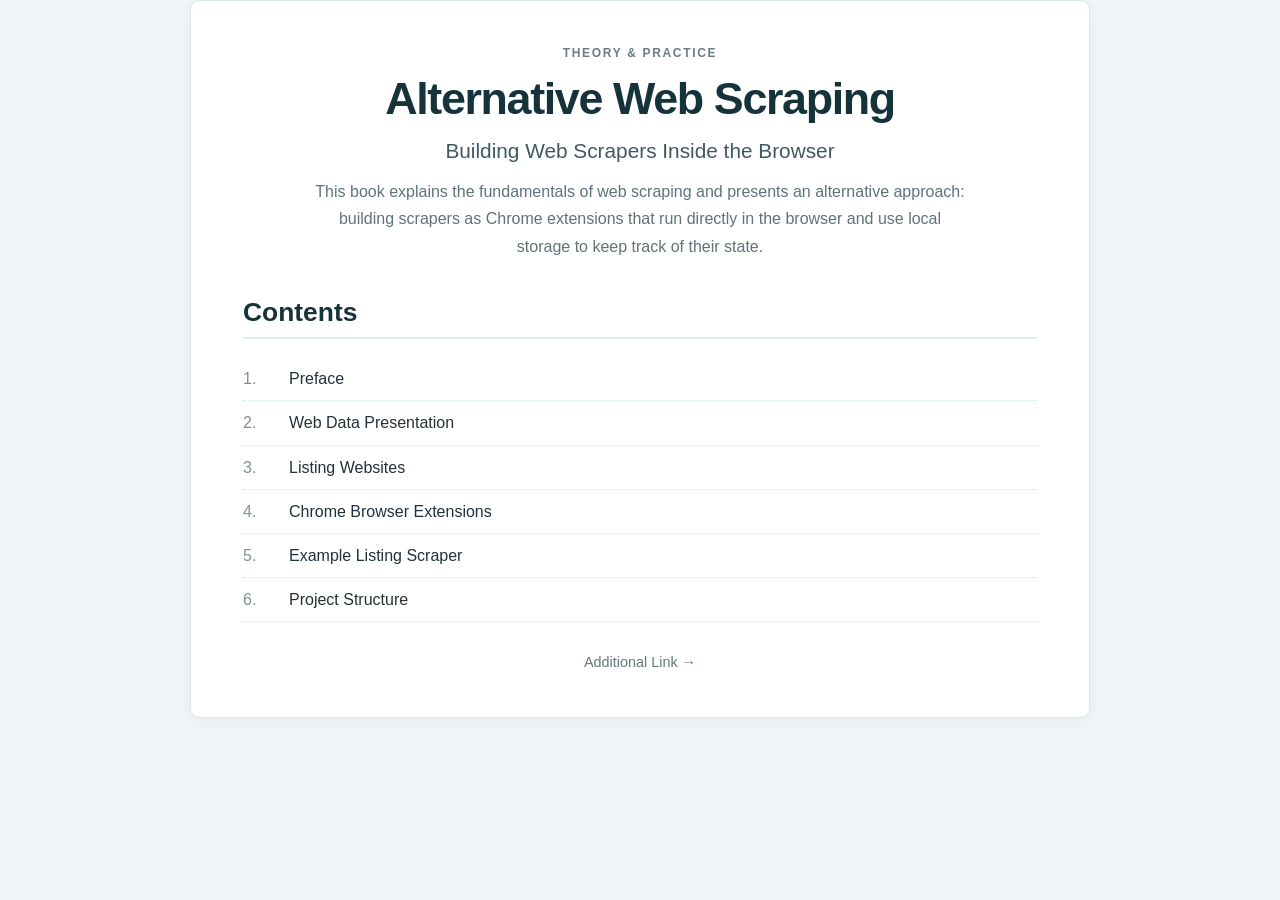
==== index.html @ 8f75f22c "initial commit" ====
<!DOCTYPE html>
<html lang="en">
<head>
    <meta charset="UTF-8">
    <meta name="viewport" content="width=device-width, initial-scale=1.0">
    <title>Book Title</title>
    <meta name="description" content="Book description goes here.">
    <link rel="stylesheet" href="style/style.css">
</head>
<body>
    <main class="book book-index">
        <header class="book-header">
            <div class="book-kicker">THEORY & PRACTICE</div>
            <h1>Alternative Web Scraping</h1>
            <p class="subtitle">Building Web Scrapers Inside the Browser</p>
            <p class="description">
                This book explains the fundamentals of web scraping and presents an alternative approach:
                building scrapers as Chrome extensions that run directly in the browser and use local storage
                to keep track of their state.
            </p>
        </header>
        <section class="contents">
            <h2>Contents</h2>
            <ol>
                <li><a href="book/preface.html"><span>1.</span>Preface</a></li>
                <li><a href="book/data.html"><span>2.</span>Web Data Presentation</a></li>
                <li><a href="book/listings.html"><span>3.</span>Listing Websites</a></li>
                <li><a href="book/extensions.html"><span>4.</span>Chrome Browser Extensions</a></li>
                <li><a href="book/example.html"><span>5.</span>Example Listing Scraper</a></li>
                <li><a href="book/project.html"><span>6.</span>Project Structure</a></li>
            </ol>
        </section>
        <div class="book-navigation book-navigation-center">
            <a href="#">Additional Link →</a>
        </div>
    </main>
</body>
</html>
---- style/style.css ----
* {
    box-sizing: border-box;
}

html {
    font-size: 16px;
    scroll-behavior: smooth;
}

body {
    margin: 0;
    background: #f3f6f8;
    color: #24313a;
    font-family: -apple-system, BlinkMacSystemFont, "Segoe UI", Roboto, Helvetica, Arial, sans-serif;
    line-height: 1.7;
}

a {
    color: #167a8a;
    text-decoration: none;
}

a:hover {
    color: #0d5d69;
    text-decoration: underline;
}

.book {
    width: min(900px, calc(100% - 32px));
    margin: 0 auto;
    padding: 36px 0 48px;
}

article,
.book-index {
    background: #ffffff;
    border: 1px solid #dce5e9;
    border-radius: 10px;
    padding: 42px 52px;
    box-shadow: 0 5px 20px rgba(36, 49, 58, 0.05);
}

.book-header {
    margin-bottom: 36px;
    text-align: center;
}

.book-header h1 {
    margin: 0 0 8px;
    color: #16323a;
    font-size: clamp(2rem, 5vw, 2.8rem);
    line-height: 1.15;
    letter-spacing: -0.03em;
}

.book-header p {
    margin: 0;
    color: #60727a;
    font-size: 1.05rem;
}

.book-kicker {
    margin-bottom: 10px;
    color: #6b7d84;
    font-size: 0.75rem;
    font-weight: 600;
    letter-spacing: 0.14em;
    text-transform: uppercase;
}

.book-header .subtitle {
    margin: 8px 0 0;
    color: #3e5962;
    font-size: 1.3rem;
    font-weight: 400;
}

.book-header .description {
    max-width: 650px;
    margin: 10px auto 0;
    color: #60727a;
    font-size: 1rem;
    text-align: center;
}

h1,
h2,
h3,
h4 {
    color: #16323a;
    line-height: 1.25;
}

h2 {
    margin: 2.2em 0 0.7em;
    padding-bottom: 8px;
    border-bottom: 2px solid #dcebed;
    font-size: 1.65rem;
}

h3 {
    margin: 1.8em 0 0.6em;
    font-size: 1.25rem;
}

p {
    margin: 0 0 1.1em;
}

article p {
    font-size: 1rem;
}

article .lead {
    color: #405760;
    font-size: 1.1rem;
}

ul,
ol {
    padding-left: 1.5em;
}

li {
    margin-bottom: 0.45em;
}

strong {
    color: #193c45;
}

code {
    padding: 0.15em 0.35em;
    border-radius: 4px;
    background: #edf2f4;
    color: #b04444;
    font-family: "SFMono-Regular", Consolas, "Liberation Mono", monospace;
    font-size: 0.9em;
}

pre {
    margin: 1.5em 0;
    padding: 18px 20px;
    overflow-x: auto;
    border: 1px solid #d9e3e7;
    border-radius: 7px;
    background: #f7f9fa;
    color: #26343b;
    font-family: "SFMono-Regular", Consolas, "Liberation Mono", monospace;
    font-size: 0.88rem;
    line-height: 1.55;
    tab-size: 4;
}

pre code {
    padding: 0;
    background: transparent;
    color: inherit;
    font-size: inherit;
}

blockquote {
    margin: 1.5em 0;
    padding: 12px 18px;
    border-left: 4px solid #2b9aaa;
    background: #f0f7f8;
    color: #52656d;
}

.note {
    margin: 1.8em 0;
    padding: 18px 20px;
    border-left: 4px solid #2b9aaa;
    border-radius: 0 6px 6px 0;
    background: #f0f7f8;
    color: #52656d;
}

.note-title {
    margin-bottom: 6px;
    color: #23434b;
    font-size: 1rem;
    font-weight: 600;
}

.note p {
    margin: 0;
}

table {
    width: 100%;
    margin: 1.5em 0;
    border-collapse: collapse;
    font-size: 0.95rem;
}

th,
td {
    padding: 10px 12px;
    border: 1px solid #dce5e9;
    text-align: left;
}

th {
    background: #edf4f5;
    color: #23434b;
}

img {
    display: block;
    max-width: 100%;
    height: auto;
    margin: 1.5em auto;
    border-radius: 6px;
}

.page-top {
    margin-bottom: 24px;
    font-size: 0.9rem;
}

.page-top a {
    display: inline-block;
    padding: 5px 0;
}

.chapter {
    padding-top: 10px;
}

.chapter-label {
    margin: 0 0 10px;
    color: #668089;
    font-size: 0.75rem;
    font-weight: 600;
    letter-spacing: 0.1em;
    text-transform: uppercase;
}

.chapter h2 {
    margin-top: 0;
    margin-bottom: 30px;
}

.chapter-nav {
    display: flex;
    justify-content: space-between;
    align-items: center;
    margin: 0 0 32px;
    padding-bottom: 16px;
    border-bottom: 1px solid #dce5e9;
}

.chapter-nav a {
    color: #607b84;
    font-size: 0.8rem;
    font-weight: 600;
    letter-spacing: 0.06em;
    text-transform: uppercase;
    text-decoration: none;
}

.chapter-nav a:hover {
    color: #176f7d;
    text-decoration: none;
}

.chapter-nav-bottom {
    display: flex;
    justify-content: space-between;
    align-items: center;
    gap: 16px;
    margin-top: 42px;
    padding-top: 22px;
    border-top: 1px solid #dce5e9;
}

.chapter-nav-bottom a {
    display: block;
    color: #176f7d;
    font-size: 0.95rem;
    text-decoration: none;
}

.chapter-nav-bottom a:hover {
    color: #0d5d69;
    text-decoration: none;
}

.chapter-nav-bottom .next {
    margin-left: auto;
    text-align: right;
}

.book-navigation {
    display: flex;
    margin-top: 28px;
}

.book-navigation-center {
    justify-content: center;
}

.book-navigation a {
    color: #607b84;
    font-size: 0.9rem;
    text-decoration: none;
}

.book-navigation a:hover {
    color: #176f7d;
    text-decoration: none;
}

.book-index .contents {
    margin-top: 30px;
}

.book-index .contents h2 {
    margin-top: 0;
}

.book-index .contents ol {
    margin: 0;
    padding: 0;
    list-style: none;
}

.book-index .contents li {
    margin: 0;
}

.book-index .contents a {
    display: flex;
    gap: 14px;
    padding: 8px 0;
    border-bottom: 1px dotted #d6e1e5;
    color: #24313a;
    text-decoration: none;
}

.book-index .contents a:hover {
    color: #167a8a;
    text-decoration: none;
}

.book-index .contents a span {
    width: 32px;
    flex-shrink: 0;
    color: #819097;
}

.chapter-end {
    margin-top: 26px;
    color: #819097;
    font-size: 0.8rem;
    text-align: center;
}

hr {
    margin: 28px 0 0;
    border: 0;
    border-top: 1px solid #dce5e9;
}

@media (max-width: 700px) {
    .book {
        width: 100%;
        padding: 0;
    }

    article,
    .book-index {
        min-height: 100vh;
        border: 0;
        border-radius: 0;
        padding: 28px 20px 36px;
        box-shadow: none;
    }

    body {
        font-size: 15px;
    }

    .book-header {
        margin-bottom: 28px;
    }

    .book-header .subtitle {
        font-size: 1.2rem;
    }

    .book-header .description {
        font-size: 0.95rem;
    }

    h2 {
        font-size: 1.45rem;
    }

    h3 {
        font-size: 1.15rem;
    }

    article p {
        font-size: 0.98rem;
    }

    article .lead {
        font-size: 1.05rem;
    }

    pre {
        margin-left: -4px;
        margin-right: -4px;
        padding: 14px;
        border-radius: 5px;
        font-size: 0.8rem;
    }

    .chapter-nav {
        margin-bottom: 26px;
    }

    .chapter-nav-bottom {
        margin-top: 36px;
    }

    .chapter-nav-bottom a {
        font-size: 0.88rem;
    }

    .book-navigation {
        margin-top: 24px;
    }

    .note {
        padding: 15px 16px;
    }

    table {
        display: block;
        overflow-x: auto;
        white-space: nowrap;
    }
}

@media (max-width: 420px) {
    .chapter-nav-bottom {
        align-items: flex-start;
    }

    .chapter-nav-bottom .next {
        text-align: right;
    }
}
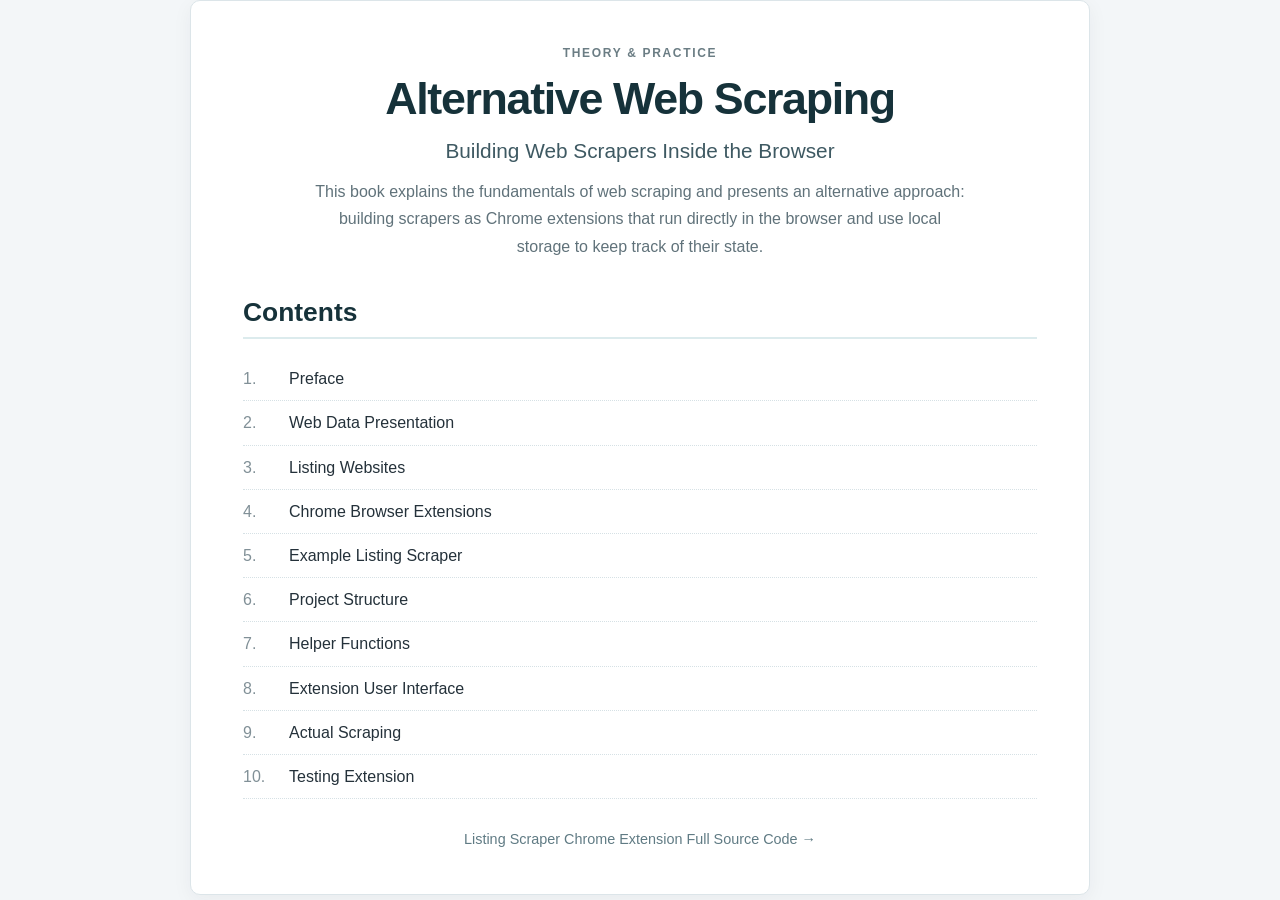
==== commit 273f629e: "added source code for listing scraper" ====
--- a/index.html
+++ b/index.html
@@ -3,7 +3,7 @@
 <head>
     <meta charset="UTF-8">
     <meta name="viewport" content="width=device-width, initial-scale=1.0">
-    <title>Book Title</title>
+    <title>Alternative Web Scraping - AWS</title>
     <meta name="description" content="Book description goes here.">
     <link rel="stylesheet" href="style/style.css">
 </head>
@@ -28,10 +28,14 @@
                 <li><a href="book/extensions.html"><span>4.</span>Chrome Browser Extensions</a></li>
                 <li><a href="book/example.html"><span>5.</span>Example Listing Scraper</a></li>
                 <li><a href="book/project.html"><span>6.</span>Project Structure</a></li>
+                <li><a href="book/helpers.html"><span>7.</span>Helper Functions</a></li>
+                <li><a href="book/ui.html"><span>8.</span>Extension User Interface</a></li>
+                <li><a href="book/scraping.html"><span>9.</span>Actual Scraping</a></li>
+                <li><a href="book/testing.html"><span>10.</span>Testing Extension</a></li>
             </ol>
         </section>
         <div class="book-navigation book-navigation-center">
-            <a href="#">Additional Link →</a>
+            <a href="https://github.com/maksimKorzh/listing-scraper/tree/main">Listing Scraper Chrome Extension Full Source Code →</a>
         </div>
     </main>
 </body>
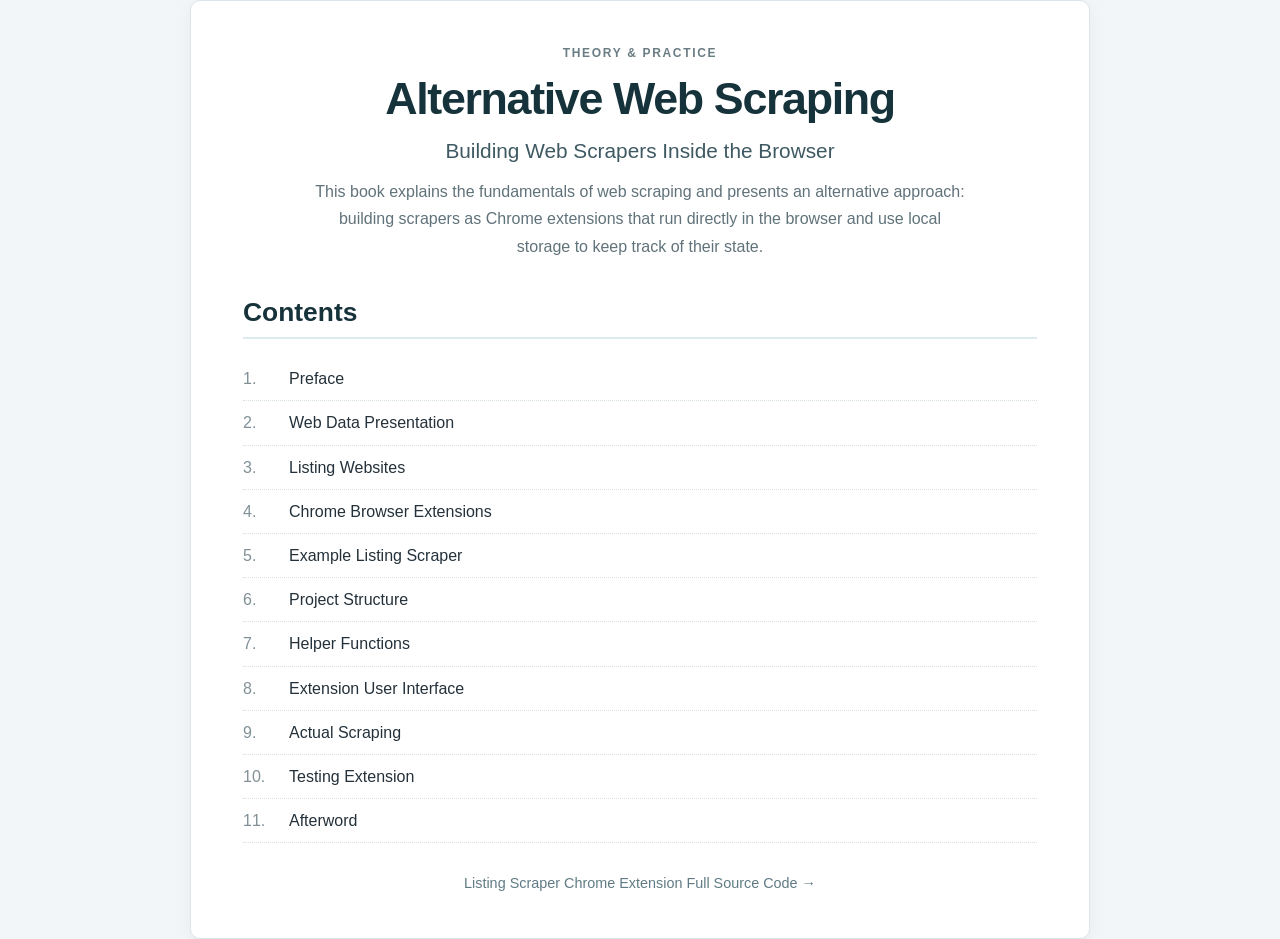
==== commit dc629a99: "completed book|" ====
--- a/index.html
+++ b/index.html
@@ -32,6 +32,7 @@
                 <li><a href="book/ui.html"><span>8.</span>Extension User Interface</a></li>
                 <li><a href="book/scraping.html"><span>9.</span>Actual Scraping</a></li>
                 <li><a href="book/testing.html"><span>10.</span>Testing Extension</a></li>
+                <li><a href="book/afterword.html"><span>11.</span>Afterword</a></li>
             </ol>
         </section>
         <div class="book-navigation book-navigation-center">
